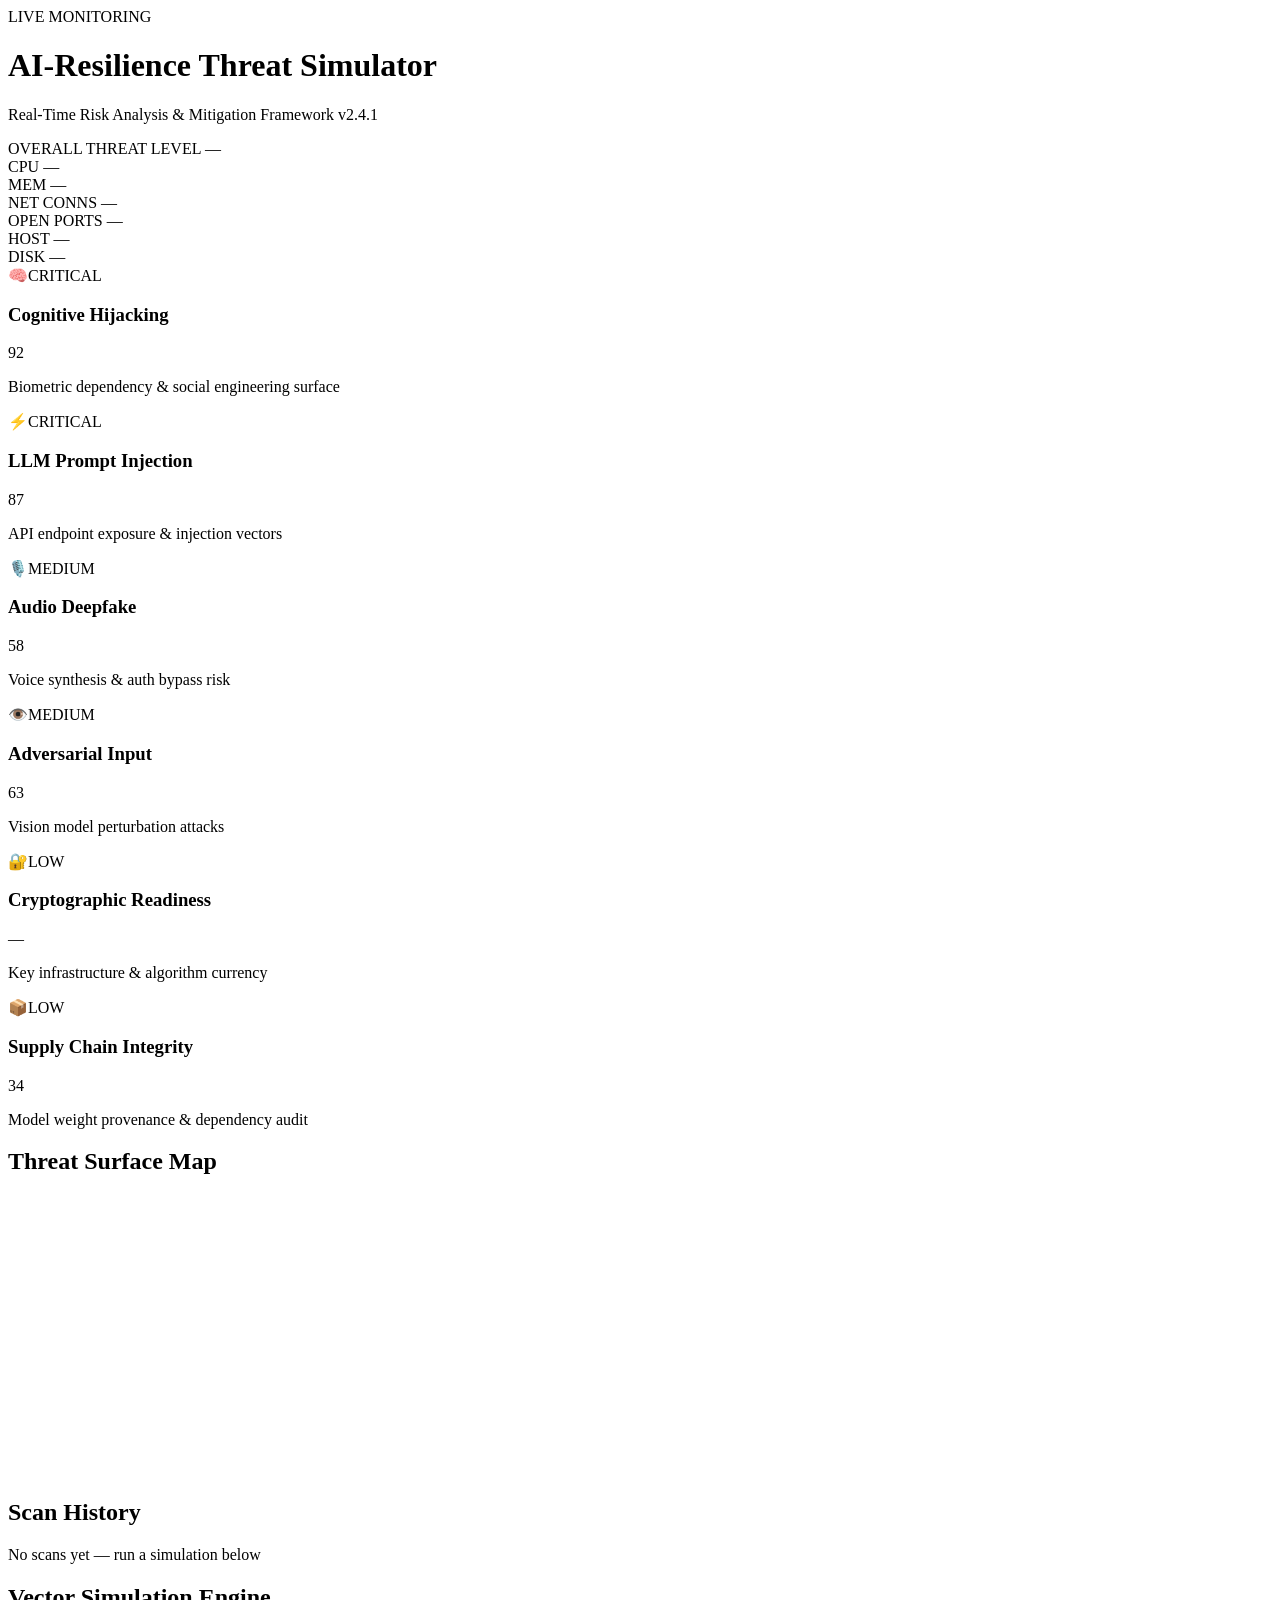
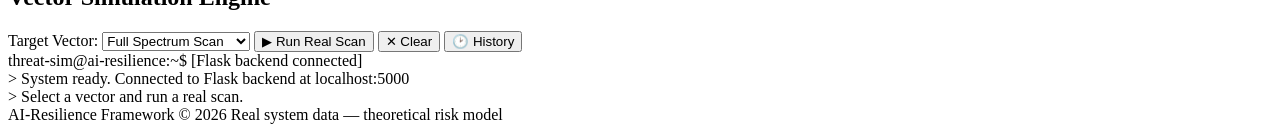
==== index.html @ e59d3e91 "Add files via upload" ====
<!DOCTYPE html>
<html lang="en">
<head>
    <meta charset="UTF-8">
    <meta name="viewport" content="width=device-width, initial-scale=1.0">
    <title>AI-Resilience Assessment Dashboard</title>
    <link rel="stylesheet" href="/static/style.css">
</head>
<body>
    <div class="scanline"></div>
    <div class="dashboard-container">
        <header>
            <div class="header-left">
                <div class="status-indicator">
                    <span class="pulse-dot"></span>
                    <span class="status-label">LIVE MONITORING</span>
                </div>
                <h1>AI-Resilience Threat Simulator</h1>
                <p class="subtitle">Real-Time Risk Analysis &amp; Mitigation Framework <span class="version">v2.4.1</span></p>
            </div>
            <div class="header-right">
                <div class="threat-level-box">
                    <span class="threat-label">OVERALL THREAT LEVEL</span>
                    <span class="threat-value" id="overallThreat">—</span>
                </div>
                <div class="timestamp" id="timestamp"></div>
            </div>
        </header>

        <!-- System Snapshot Bar -->
        <section class="snapshot-bar" id="snapshotBar">
            <div class="snap-item">
                <span class="snap-label">CPU</span>
                <span class="snap-value" id="snapCpu">—</span>
            </div>
            <div class="snap-item">
                <span class="snap-label">MEM</span>
                <span class="snap-value" id="snapMem">—</span>
            </div>
            <div class="snap-item">
                <span class="snap-label">NET CONNS</span>
                <span class="snap-value" id="snapNet">—</span>
            </div>
            <div class="snap-item">
                <span class="snap-label">OPEN PORTS</span>
                <span class="snap-value" id="snapPorts">—</span>
            </div>
            <div class="snap-item">
                <span class="snap-label">HOST</span>
                <span class="snap-value" id="snapHost">—</span>
            </div>
            <div class="snap-item">
                <span class="snap-label">DISK</span>
                <span class="snap-value" id="snapDisk">—</span>
            </div>
        </section>

        <section class="metrics-grid">
            <div class="card card-high" data-vector="cognitive">
                <div class="card-header"><span class="card-icon">🧠</span><span class="card-tag">CRITICAL</span></div>
                <h3>Cognitive Hijacking</h3>
                <div class="gauge-bar"><div class="gauge-fill gauge-fill-high" style="width:0%" data-target="92%"></div></div>
                <p class="value card-val-high">92</p>
                <p class="subtext">Biometric dependency &amp; social engineering surface</p>
            </div>
            <div class="card card-high" data-vector="llm">
                <div class="card-header"><span class="card-icon">⚡</span><span class="card-tag">CRITICAL</span></div>
                <h3>LLM Prompt Injection</h3>
                <div class="gauge-bar"><div class="gauge-fill gauge-fill-high" style="width:0%" data-target="87%"></div></div>
                <p class="value card-val-high" id="llmScore">87</p>
                <p class="subtext">API endpoint exposure &amp; injection vectors</p>
            </div>
            <div class="card card-med" data-vector="audio">
                <div class="card-header"><span class="card-icon">🎙️</span><span class="card-tag">MEDIUM</span></div>
                <h3>Audio Deepfake</h3>
                <div class="gauge-bar"><div class="gauge-fill gauge-fill-med" style="width:0%" data-target="58%"></div></div>
                <p class="value card-val-med">58</p>
                <p class="subtext">Voice synthesis &amp; auth bypass risk</p>
            </div>
            <div class="card card-med" data-vector="adversarial">
                <div class="card-header"><span class="card-icon">👁️</span><span class="card-tag">MEDIUM</span></div>
                <h3>Adversarial Input</h3>
                <div class="gauge-bar"><div class="gauge-fill gauge-fill-med" style="width:0%" data-target="63%"></div></div>
                <p class="value card-val-med">63</p>
                <p class="subtext">Vision model perturbation attacks</p>
            </div>
            <div class="card card-low" data-vector="crypto">
                <div class="card-header"><span class="card-icon">🔐</span><span class="card-tag" id="cryptoTag">LOW</span></div>
                <h3>Cryptographic Readiness</h3>
                <div class="gauge-bar"><div class="gauge-fill gauge-fill-low" style="width:0%" data-target="29%" id="cryptoGauge"></div></div>
                <p class="value card-val-low" id="cryptoScore">—</p>
                <p class="subtext">Key infrastructure &amp; algorithm currency</p>
            </div>
            <div class="card card-low" data-vector="supply">
                <div class="card-header"><span class="card-icon">📦</span><span class="card-tag">LOW</span></div>
                <h3>Supply Chain Integrity</h3>
                <div class="gauge-bar"><div class="gauge-fill gauge-fill-low" style="width:0%" data-target="34%"></div></div>
                <p class="value card-val-low">34</p>
                <p class="subtext">Model weight provenance &amp; dependency audit</p>
            </div>
        </section>

        <section class="middle-row">
            <div class="radar-section">
                <h2>Threat Surface Map</h2>
                <canvas id="radarChart" width="280" height="280"></canvas>
            </div>
            <div class="history-section">
                <h2>Scan History <span class="history-count" id="historyCount"></span></h2>
                <div class="history-list" id="historyList">
                    <div class="history-empty">No scans yet — run a simulation below</div>
                </div>
            </div>
        </section>

        <section class="simulation-control">
            <div class="sim-header">
                <h2>Vector Simulation Engine</h2>
                <div class="sim-controls">
                    <label class="vector-select-label">Target Vector:</label>
                    <select id="vectorSelect">
                        <option value="full">Full Spectrum Scan</option>
                        <option value="cognitive">Cognitive Hijacking</option>
                        <option value="llm">LLM Prompt Injection</option>
                        <option value="audio">Audio Deepfake</option>
                        <option value="adversarial">Adversarial Input</option>
                        <option value="crypto">Cryptographic Gaps</option>
                        <option value="supply">Supply Chain</option>
                    </select>
                    <button id="runSimBtn">▶ Run Real Scan</button>
                    <button id="clearBtn" class="btn-secondary">✕ Clear</button>
                    <button id="historyBtn" class="btn-secondary">🕑 History</button>
                </div>
            </div>
            <div class="terminal-wrapper">
                <div class="terminal-bar">
                    <span class="term-dot red"></span>
                    <span class="term-dot yellow"></span>
                    <span class="term-dot green"></span>
                    <span class="term-title">threat-sim@ai-resilience:~$ [Flask backend connected]</span>
                </div>
                <div id="statusOutput" class="terminal-body">
                    <div class="term-line dim">> System ready. Connected to Flask backend at localhost:5000</div>
                    <div class="term-line dim">> Select a vector and run a real scan.</div>
                </div>
            </div>
        </section>

        <footer>
            <span>AI-Resilience Framework © 2026</span>
            <span>Real system data — theoretical risk model</span>
            <span id="sessionId"></span>
        </footer>
    </div>
    <script src="/static/script.js"></script>
</body>
</html>
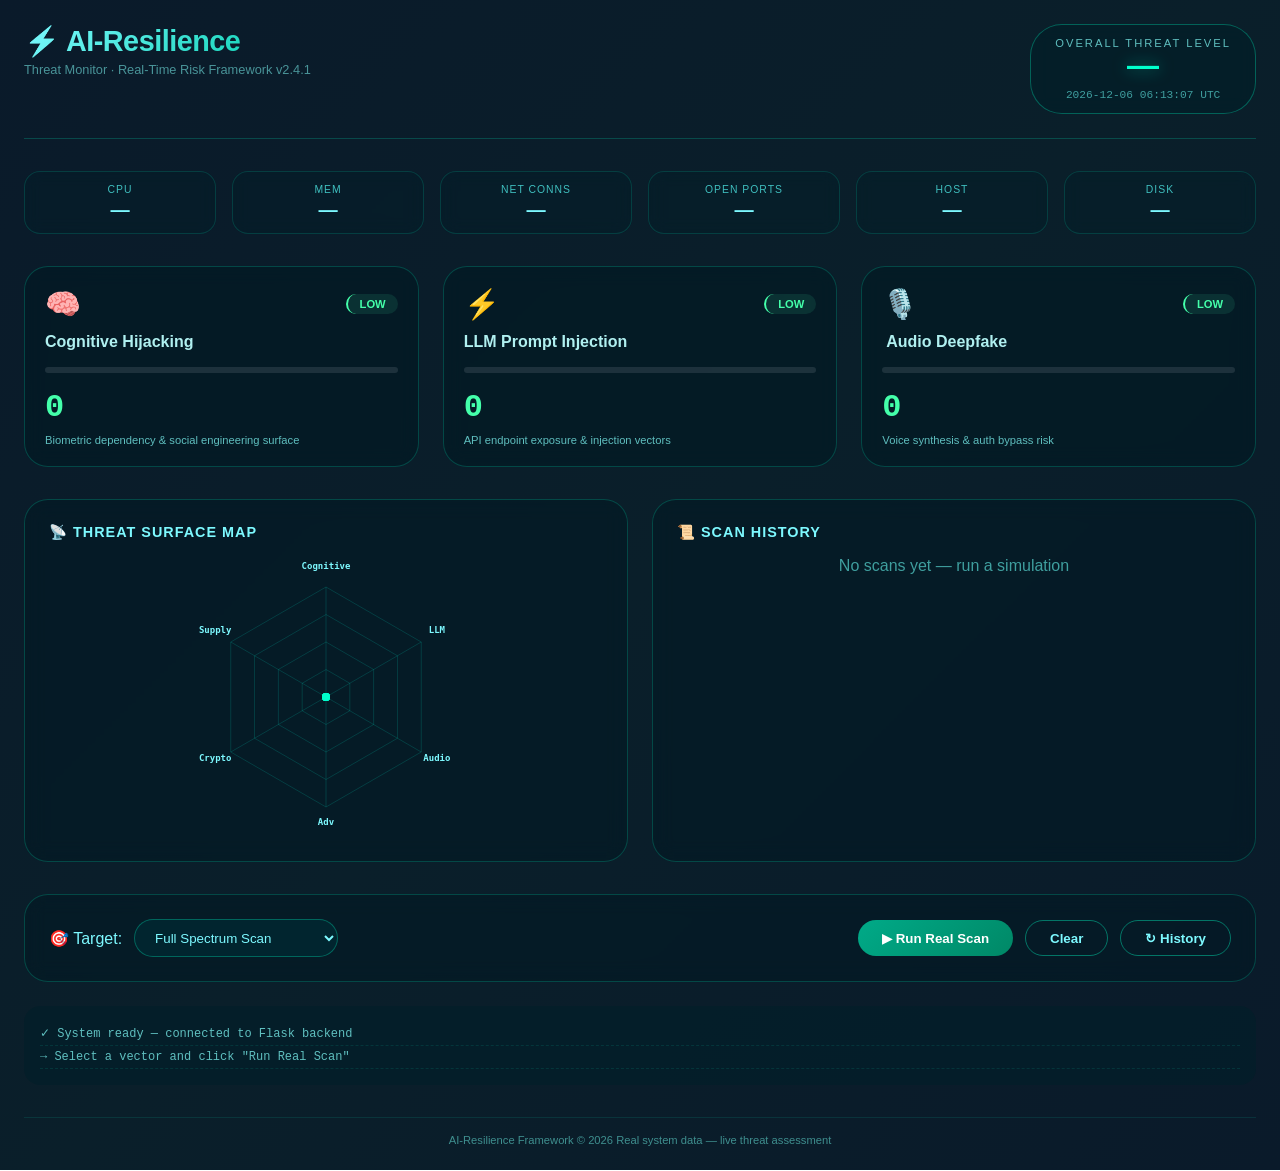
==== commit 214d3414: "Create index.html" ====
--- a/index.html
+++ b/index.html
@@ -1,157 +1,678 @@
 <!DOCTYPE html>
-<html lang="en">
+<html lang="nl">
 <head>
     <meta charset="UTF-8">
-    <meta name="viewport" content="width=device-width, initial-scale=1.0">
-    <title>AI-Resilience Assessment Dashboard</title>
-    <link rel="stylesheet" href="/static/style.css">
+    <meta name="viewport" content="width=device-width, initial-scale=1.0, viewport-fit=cover">
+    <title>AI-Resilience | Threat Monitor</title>
+    <style>
+        * {
+            margin: 0;
+            padding: 0;
+            box-sizing: border-box;
+        }
+
+        body {
+            background: linear-gradient(135deg, #0a1a2a 0%, #0a1f2a 50%, #0a1a2a 100%);
+            font-family: 'Inter', -apple-system, BlinkMacSystemFont, 'Segoe UI', sans-serif;
+            min-height: 100vh;
+            padding: 1.5rem;
+            color: #e0f0ff;
+        }
+
+        .container {
+            max-width: 1400px;
+            margin: 0 auto;
+        }
+
+        /* Header */
+        .header {
+            display: flex;
+            justify-content: space-between;
+            align-items: flex-start;
+            flex-wrap: wrap;
+            gap: 1.5rem;
+            margin-bottom: 2rem;
+            padding-bottom: 1.5rem;
+            border-bottom: 1px solid rgba(0, 255, 200, 0.2);
+        }
+
+        .logo h1 {
+            font-size: 1.8rem;
+            font-weight: 700;
+            background: linear-gradient(135deg, #7df9ff, #00ccaa);
+            background-clip: text;
+            -webkit-background-clip: text;
+            color: transparent;
+            letter-spacing: -0.5px;
+        }
+
+        .logo p {
+            font-size: 0.8rem;
+            color: rgba(100, 200, 200, 0.7);
+            margin-top: 0.25rem;
+        }
+
+        .threat-badge {
+            background: rgba(0, 30, 40, 0.6);
+            backdrop-filter: blur(10px);
+            padding: 0.75rem 1.5rem;
+            border-radius: 2rem;
+            border: 1px solid rgba(0, 255, 200, 0.3);
+            text-align: center;
+        }
+
+        .threat-label {
+            font-size: 0.7rem;
+            text-transform: uppercase;
+            letter-spacing: 2px;
+            color: #5fbfbf;
+        }
+
+        .threat-value {
+            font-size: 2rem;
+            font-weight: 800;
+            color: #00ffcc;
+            text-shadow: 0 0 15px rgba(0, 255, 200, 0.5);
+            line-height: 1;
+        }
+
+        .timestamp {
+            font-family: monospace;
+            font-size: 0.7rem;
+            color: #3f9f9f;
+            margin-top: 0.5rem;
+        }
+
+        /* System snapshot grid */
+        .snapshot-grid {
+            display: grid;
+            grid-template-columns: repeat(auto-fit, minmax(120px, 1fr));
+            gap: 1rem;
+            margin-bottom: 2rem;
+        }
+
+        .snap-card {
+            background: rgba(0, 30, 40, 0.4);
+            backdrop-filter: blur(8px);
+            border: 1px solid rgba(0, 255, 200, 0.15);
+            border-radius: 1rem;
+            padding: 0.75rem;
+            text-align: center;
+            transition: all 0.2s ease;
+        }
+
+        .snap-card:hover {
+            border-color: rgba(0, 255, 200, 0.4);
+            background: rgba(0, 40, 50, 0.5);
+        }
+
+        .snap-label {
+            font-size: 0.65rem;
+            text-transform: uppercase;
+            letter-spacing: 1px;
+            color: #3fbfbf;
+        }
+
+        .snap-value {
+            font-size: 1.2rem;
+            font-weight: 700;
+            color: #7df9ff;
+            margin-top: 0.25rem;
+        }
+
+        /* Metrics grid */
+        .metrics-grid {
+            display: grid;
+            grid-template-columns: repeat(auto-fit, minmax(300px, 1fr));
+            gap: 1.5rem;
+            margin-bottom: 2rem;
+        }
+
+        .metric-card {
+            background: rgba(0, 25, 35, 0.6);
+            backdrop-filter: blur(10px);
+            border: 1px solid rgba(0, 255, 200, 0.2);
+            border-radius: 1.5rem;
+            padding: 1.25rem;
+            transition: transform 0.2s ease, box-shadow 0.2s ease;
+        }
+
+        .metric-card:hover {
+            transform: translateY(-3px);
+            box-shadow: 0 10px 30px rgba(0, 200, 200, 0.1);
+            border-color: rgba(0, 255, 200, 0.4);
+        }
+
+        .card-header {
+            display: flex;
+            justify-content: space-between;
+            align-items: center;
+            margin-bottom: 0.75rem;
+        }
+
+        .card-icon {
+            font-size: 1.8rem;
+        }
+
+        .risk-level {
+            font-size: 0.7rem;
+            font-weight: 600;
+            padding: 0.25rem 0.75rem;
+            border-radius: 2rem;
+            background: rgba(0, 0, 0, 0.4);
+        }
+
+        .risk-level.critical { color: #ff6b6b; border-left: 2px solid #ff6b6b; background: rgba(255, 80, 80, 0.1); }
+        .risk-level.high { color: #ffaa44; border-left: 2px solid #ffaa44; background: rgba(255, 170, 68, 0.1); }
+        .risk-level.medium { color: #ffcc44; border-left: 2px solid #ffcc44; background: rgba(255, 200, 68, 0.1); }
+        .risk-level.low { color: #44ffaa; border-left: 2px solid #44ffaa; background: rgba(68, 255, 170, 0.1); }
+
+        .metric-card h3 {
+            font-size: 1rem;
+            font-weight: 600;
+            margin-bottom: 0.5rem;
+            color: #b0f0f0;
+        }
+
+        .gauge {
+            height: 6px;
+            background: rgba(255, 255, 255, 0.1);
+            border-radius: 3px;
+            margin: 1rem 0;
+            overflow: hidden;
+        }
+
+        .gauge-fill {
+            height: 100%;
+            width: 0%;
+            border-radius: 3px;
+            transition: width 1s cubic-bezier(0.4, 0, 0.2, 1);
+        }
+
+        .gauge-fill.critical { background: linear-gradient(90deg, #ff6b6b, #ffaaaa); }
+        .gauge-fill.high { background: linear-gradient(90deg, #ffaa44, #ffcc88); }
+        .gauge-fill.medium { background: linear-gradient(90deg, #ffcc44, #ffeeaa); }
+        .gauge-fill.low { background: linear-gradient(90deg, #44ffaa, #88ffcc); }
+
+        .risk-score {
+            font-size: 2rem;
+            font-weight: 800;
+            font-family: monospace;
+        }
+
+        .risk-score.critical { color: #ff6b6b; text-shadow: 0 0 10px rgba(255, 80, 80, 0.3); }
+        .risk-score.high { color: #ffaa44; }
+        .risk-score.medium { color: #ffcc44; }
+        .risk-score.low { color: #44ffaa; }
+
+        .subtext {
+            font-size: 0.7rem;
+            color: #5fbfbf;
+            margin-top: 0.5rem;
+        }
+
+        /* Radar + History row */
+        .middle-row {
+            display: grid;
+            grid-template-columns: 1fr 1fr;
+            gap: 1.5rem;
+            margin-bottom: 2rem;
+        }
+
+        @media (max-width: 768px) {
+            .middle-row { grid-template-columns: 1fr; }
+        }
+
+        .radar-container, .history-container {
+            background: rgba(0, 25, 35, 0.5);
+            backdrop-filter: blur(10px);
+            border: 1px solid rgba(0, 255, 200, 0.2);
+            border-radius: 1.5rem;
+            padding: 1.5rem;
+        }
+
+        .radar-container h3, .history-container h3 {
+            font-size: 0.9rem;
+            font-weight: 600;
+            margin-bottom: 1rem;
+            color: #7df9ff;
+            letter-spacing: 1px;
+        }
+
+        canvas {
+            width: 100%;
+            max-width: 280px;
+            margin: 0 auto;
+            display: block;
+        }
+
+        .history-list {
+            max-height: 280px;
+            overflow-y: auto;
+        }
+
+        .history-item {
+            display: flex;
+            justify-content: space-between;
+            align-items: center;
+            padding: 0.6rem 0;
+            border-bottom: 1px solid rgba(0, 255, 200, 0.1);
+            font-size: 0.8rem;
+        }
+
+        .history-vector {
+            font-weight: 600;
+            color: #7df9ff;
+        }
+
+        .history-score {
+            font-family: monospace;
+            font-weight: 700;
+        }
+
+        .history-score.critical { color: #ff6b6b; }
+        .history-score.high { color: #ffaa44; }
+        .history-score.medium { color: #ffcc44; }
+        .history-score.low { color: #44ffaa; }
+
+        .history-time {
+            font-size: 0.65rem;
+            color: #3f9f9f;
+        }
+
+        /* Controls */
+        .controls {
+            background: rgba(0, 25, 35, 0.5);
+            backdrop-filter: blur(10px);
+            border: 1px solid rgba(0, 255, 200, 0.2);
+            border-radius: 1.5rem;
+            padding: 1.5rem;
+            display: flex;
+            flex-wrap: wrap;
+            gap: 1rem;
+            align-items: center;
+            justify-content: space-between;
+        }
+
+        .select-group {
+            display: flex;
+            align-items: center;
+            gap: 0.75rem;
+            flex-wrap: wrap;
+        }
+
+        select {
+            background: rgba(0, 40, 50, 0.8);
+            border: 1px solid rgba(0, 255, 200, 0.3);
+            padding: 0.6rem 1rem;
+            border-radius: 2rem;
+            color: #7df9ff;
+            font-family: inherit;
+            cursor: pointer;
+            outline: none;
+        }
+
+        select:hover {
+            border-color: #00ffcc;
+        }
+
+        button {
+            background: linear-gradient(135deg, #00aa88, #008866);
+            border: none;
+            padding: 0.6rem 1.5rem;
+            border-radius: 2rem;
+            color: white;
+            font-weight: 600;
+            cursor: pointer;
+            transition: all 0.2s ease;
+            font-family: inherit;
+        }
+
+        button:hover {
+            transform: scale(1.02);
+            box-shadow: 0 5px 15px rgba(0, 200, 150, 0.3);
+        }
+
+        button.secondary {
+            background: transparent;
+            border: 1px solid rgba(0, 255, 200, 0.4);
+            color: #7df9ff;
+        }
+
+        button.secondary:hover {
+            background: rgba(0, 255, 200, 0.1);
+        }
+
+        .status {
+            background: rgba(0, 30, 40, 0.6);
+            border-radius: 1rem;
+            padding: 1rem;
+            margin-top: 1.5rem;
+            font-family: monospace;
+            font-size: 0.75rem;
+            color: #5fbfbf;
+            max-height: 200px;
+            overflow-y: auto;
+        }
+
+        .status-line {
+            padding: 0.25rem 0;
+            border-bottom: 1px dashed rgba(0, 255, 200, 0.1);
+        }
+
+        footer {
+            margin-top: 2rem;
+            text-align: center;
+            font-size: 0.7rem;
+            color: #3f8f8f;
+            padding-top: 1rem;
+            border-top: 1px solid rgba(0, 255, 200, 0.1);
+        }
+    </style>
 </head>
 <body>
-    <div class="scanline"></div>
-    <div class="dashboard-container">
-        <header>
-            <div class="header-left">
-                <div class="status-indicator">
-                    <span class="pulse-dot"></span>
-                    <span class="status-label">LIVE MONITORING</span>
+<div class="container">
+    <div class="header">
+        <div class="logo">
+            <h1>⚡ AI-Resilience</h1>
+            <p>Threat Monitor · Real-Time Risk Framework v2.4.1</p>
+        </div>
+        <div class="threat-badge">
+            <div class="threat-label">OVERALL THREAT LEVEL</div>
+            <div class="threat-value" id="overallThreat">—</div>
+            <div class="timestamp" id="timestamp"></div>
+        </div>
+    </div>
+
+    <div class="snapshot-grid">
+        <div class="snap-card"><div class="snap-label">CPU</div><div class="snap-value" id="snapCpu">—</div></div>
+        <div class="snap-card"><div class="snap-label">MEM</div><div class="snap-value" id="snapMem">—</div></div>
+        <div class="snap-card"><div class="snap-label">NET CONNS</div><div class="snap-value" id="snapNet">—</div></div>
+        <div class="snap-card"><div class="snap-label">OPEN PORTS</div><div class="snap-value" id="snapPorts">—</div></div>
+        <div class="snap-card"><div class="snap-label">HOST</div><div class="snap-value" id="snapHost">—</div></div>
+        <div class="snap-card"><div class="snap-label">DISK</div><div class="snap-value" id="snapDisk">—</div></div>
+    </div>
+
+    <div class="metrics-grid" id="metricsGrid"></div>
+
+    <div class="middle-row">
+        <div class="radar-container">
+            <h3>📡 THREAT SURFACE MAP</h3>
+            <canvas id="radarCanvas" width="280" height="280"></canvas>
+        </div>
+        <div class="history-container">
+            <h3>📜 SCAN HISTORY</h3>
+            <div id="historyList" class="history-list">
+                <div style="color: #3f9f9f; text-align: center;">No scans yet — run a simulation</div>
+            </div>
+        </div>
+    </div>
+
+    <div class="controls">
+        <div class="select-group">
+            <span style="color:#7df9ff;">🎯 Target:</span>
+            <select id="vectorSelect">
+                <option value="full">Full Spectrum Scan</option>
+                <option value="cognitive">Cognitive Hijacking</option>
+                <option value="llm">LLM Prompt Injection</option>
+                <option value="audio">Audio Deepfake</option>
+                <option value="adversarial">Adversarial Input</option>
+                <option value="crypto">Cryptographic Readiness</option>
+                <option value="supply">Supply Chain Integrity</option>
+            </select>
+        </div>
+        <div style="display: flex; gap: 0.75rem;">
+            <button id="runBtn">▶ Run Real Scan</button>
+            <button id="clearBtn" class="secondary">Clear</button>
+            <button id="refreshHistoryBtn" class="secondary">↻ History</button>
+        </div>
+    </div>
+
+    <div class="status" id="statusOutput">
+        <div class="status-line">✓ System ready — connected to Flask backend</div>
+        <div class="status-line">→ Select a vector and click "Run Real Scan"</div>
+    </div>
+
+    <footer>
+        <span>AI-Resilience Framework © 2026</span>
+        <span>Real system data — live threat assessment</span>
+    </footer>
+</div>
+
+<script>
+    let riskScores = {
+        cognitive: 0,
+        llm: 0,
+        audio: 0,
+        adversarial: 0,
+        crypto: 0,
+        supply: 0
+    };
+
+    function updateTimestamp() {
+        document.getElementById('timestamp').innerText = new Date().toISOString().replace('T', ' ').slice(0, 19) + ' UTC';
+    }
+    setInterval(updateTimestamp, 1000);
+    updateTimestamp();
+
+    async function fetchSnapshot() {
+        try {
+            const res = await fetch('/api/snapshot');
+            if (!res.ok) throw new Error('API not ready');
+            const data = await res.json();
+            const s = data.snapshot;
+            document.getElementById('snapCpu').innerText = (s.cpu_pct || 0) + '%';
+            document.getElementById('snapMem').innerText = (s.mem_pct || 0) + '%';
+            document.getElementById('snapNet').innerText = s.net_connections || 0;
+            document.getElementById('snapPorts').innerText = s.open_ports ? s.open_ports.length : 0;
+            document.getElementById('snapHost').innerText = s.hostname || 'localhost';
+            document.getElementById('snapDisk').innerText = (s.disk_pct || 0) + '%';
+        } catch(e) {
+            console.warn('Snapshot API not available');
+        }
+    }
+
+    async function fetchHistory() {
+        try {
+            const res = await fetch('/api/history?limit=10');
+            if (!res.ok) return;
+            const data = await res.json();
+            const history = data.history || [];
+            const container = document.getElementById('historyList');
+            if (!history.length) {
+                container.innerHTML = '<div style="color: #3f9f9f; text-align: center;">No scans yet — run a simulation</div>';
+                return;
+            }
+            container.innerHTML = history.map(h => `
+                <div class="history-item">
+                    <span class="history-vector">${h.vector || 'unknown'}</span>
+                    <span class="history-score ${(h.risk_level || 'low').toLowerCase()}">${h.risk_score || 0}</span>
+                    <span class="history-time">${(h.timestamp || '').slice(0, 16)}</span>
                 </div>
-                <h1>AI-Resilience Threat Simulator</h1>
-                <p class="subtitle">Real-Time Risk Analysis &amp; Mitigation Framework <span class="version">v2.4.1</span></p>
+            `).join('');
+        } catch(e) {}
+    }
+
+    async function runScan() {
+        const vector = document.getElementById('vectorSelect').value;
+        const statusDiv = document.getElementById('statusOutput');
+        statusDiv.innerHTML = `<div class="status-line">⏳ Scanning ${vector} ...</div>`;
+        
+        try {
+            const res = await fetch('/api/scan', {
+                method: 'POST',
+                headers: { 'Content-Type': 'application/json' },
+                body: JSON.stringify({ vector: vector })
+            });
+            if (!res.ok) throw new Error('Scan failed');
+            const data = await res.json();
+            const result = data.result;
+            
+            statusDiv.innerHTML = `<div class="status-line">✅ Scan complete: ${vector}</div>
+                                   <div class="status-line">📊 Risk score: ${result.risk_score} (${result.risk_level})</div>
+                                   <div class="status-line">🔍 Details: ${result.details ? JSON.stringify(result.details).substring(0, 100) + '...' : 'N/A'}</div>`;
+            
+            if (result.metrics) {
+                if (result.metrics.cognitive) riskScores.cognitive = result.metrics.cognitive;
+                if (result.metrics.llm) riskScores.llm = result.metrics.llm;
+                if (result.metrics.audio) riskScores.audio = result.metrics.audio;
+                if (result.metrics.adversarial) riskScores.adversarial = result.metrics.adversarial;
+                if (result.metrics.crypto) riskScores.crypto = result.metrics.crypto;
+                if (result.metrics.supply) riskScores.supply = result.metrics.supply;
+            } else {
+                switch(result.vector) {
+                    case 'cognitive': riskScores.cognitive = result.risk_score; break;
+                    case 'llm': riskScores.llm = result.risk_score; break;
+                    case 'audio': riskScores.audio = result.risk_score; break;
+                    case 'adversarial': riskScores.adversarial = result.risk_score; break;
+                    case 'crypto': riskScores.crypto = result.risk_score; break;
+                    case 'supply': riskScores.supply = result.risk_score; break;
+                    case 'full':
+                        if (result.risk_score) {
+                            riskScores.cognitive = riskScores.llm = riskScores.audio = result.risk_score;
+                        }
+                        break;
+                }
+            }
+            
+            updateMetricsUI();
+            drawRadar();
+            fetchHistory();
+            
+            const maxRisk = Math.max(...Object.values(riskScores));
+            const overallEl = document.getElementById('overallThreat');
+            if (maxRisk >= 80) overallEl.innerText = 'CRITICAL';
+            else if (maxRisk >= 60) overallEl.innerText = 'HIGH';
+            else if (maxRisk >= 40) overallEl.innerText = 'MEDIUM';
+            else overallEl.innerText = 'LOW';
+            
+        } catch(e) {
+            statusDiv.innerHTML = `<div class="status-line">❌ Error: ${e.message}</div>
+                                  <div class="status-line">💡 Make sure Flask server is running: python app.py</div>`;
+        }
+    }
+    
+    function updateMetricsUI() {
+        const metrics = [
+            { id: 'cognitive', name: '🧠 Cognitive Hijacking', score: riskScores.cognitive || 0, level: (riskScores.cognitive || 0) >= 80 ? 'critical' : (riskScores.cognitive || 0) >= 60 ? 'high' : (riskScores.cognitive || 0) >= 40 ? 'medium' : 'low', desc: 'Biometric dependency & social engineering surface' },
+            { id: 'llm', name: '⚡ LLM Prompt Injection', score: riskScores.llm || 0, level: (riskScores.llm || 0) >= 80 ? 'critical' : (riskScores.llm || 0) >= 60 ? 'high' : (riskScores.llm || 0) >= 40 ? 'medium' : 'low', desc: 'API endpoint exposure & injection vectors' },
+            { id: 'audio', name: '🎙️ Audio Deepfake', score: riskScores.audio || 0, level: (riskScores.audio || 0) >= 80 ? 'critical' : (riskScores.audio || 0) >= 60 ? 'high' : (riskScores.audio || 0) >= 40 ? 'medium' : 'low', desc: 'Voice synthesis & auth bypass risk' }
+        ];
+        
+        const container = document.getElementById('metricsGrid');
+        container.innerHTML = metrics.map(m => `
+            <div class="metric-card">
+                <div class="card-header">
+                    <span class="card-icon">${m.name.split(' ')[0]}</span>
+                    <span class="risk-level ${m.level}">${m.level.toUpperCase()}</span>
+                </div>
+                <h3>${m.name.substring(2)}</h3>
+                <div class="gauge"><div class="gauge-fill ${m.level}" style="width: ${m.score}%"></div></div>
+                <div class="risk-score ${m.level}">${m.score}</div>
+                <div class="subtext">${m.desc}</div>
             </div>
-            <div class="header-right">
-                <div class="threat-level-box">
-                    <span class="threat-label">OVERALL THREAT LEVEL</span>
-                    <span class="threat-value" id="overallThreat">—</span>
-                </div>
-                <div class="timestamp" id="timestamp"></div>
-            </div>
-        </header>
-
-        <!-- System Snapshot Bar -->
-        <section class="snapshot-bar" id="snapshotBar">
-            <div class="snap-item">
-                <span class="snap-label">CPU</span>
-                <span class="snap-value" id="snapCpu">—</span>
-            </div>
-            <div class="snap-item">
-                <span class="snap-label">MEM</span>
-                <span class="snap-value" id="snapMem">—</span>
-            </div>
-            <div class="snap-item">
-                <span class="snap-label">NET CONNS</span>
-                <span class="snap-value" id="snapNet">—</span>
-            </div>
-            <div class="snap-item">
-                <span class="snap-label">OPEN PORTS</span>
-                <span class="snap-value" id="snapPorts">—</span>
-            </div>
-            <div class="snap-item">
-                <span class="snap-label">HOST</span>
-                <span class="snap-value" id="snapHost">—</span>
-            </div>
-            <div class="snap-item">
-                <span class="snap-label">DISK</span>
-                <span class="snap-value" id="snapDisk">—</span>
-            </div>
-        </section>
-
-        <section class="metrics-grid">
-            <div class="card card-high" data-vector="cognitive">
-                <div class="card-header"><span class="card-icon">🧠</span><span class="card-tag">CRITICAL</span></div>
-                <h3>Cognitive Hijacking</h3>
-                <div class="gauge-bar"><div class="gauge-fill gauge-fill-high" style="width:0%" data-target="92%"></div></div>
-                <p class="value card-val-high">92</p>
-                <p class="subtext">Biometric dependency &amp; social engineering surface</p>
-            </div>
-            <div class="card card-high" data-vector="llm">
-                <div class="card-header"><span class="card-icon">⚡</span><span class="card-tag">CRITICAL</span></div>
-                <h3>LLM Prompt Injection</h3>
-                <div class="gauge-bar"><div class="gauge-fill gauge-fill-high" style="width:0%" data-target="87%"></div></div>
-                <p class="value card-val-high" id="llmScore">87</p>
-                <p class="subtext">API endpoint exposure &amp; injection vectors</p>
-            </div>
-            <div class="card card-med" data-vector="audio">
-                <div class="card-header"><span class="card-icon">🎙️</span><span class="card-tag">MEDIUM</span></div>
-                <h3>Audio Deepfake</h3>
-                <div class="gauge-bar"><div class="gauge-fill gauge-fill-med" style="width:0%" data-target="58%"></div></div>
-                <p class="value card-val-med">58</p>
-                <p class="subtext">Voice synthesis &amp; auth bypass risk</p>
-            </div>
-            <div class="card card-med" data-vector="adversarial">
-                <div class="card-header"><span class="card-icon">👁️</span><span class="card-tag">MEDIUM</span></div>
-                <h3>Adversarial Input</h3>
-                <div class="gauge-bar"><div class="gauge-fill gauge-fill-med" style="width:0%" data-target="63%"></div></div>
-                <p class="value card-val-med">63</p>
-                <p class="subtext">Vision model perturbation attacks</p>
-            </div>
-            <div class="card card-low" data-vector="crypto">
-                <div class="card-header"><span class="card-icon">🔐</span><span class="card-tag" id="cryptoTag">LOW</span></div>
-                <h3>Cryptographic Readiness</h3>
-                <div class="gauge-bar"><div class="gauge-fill gauge-fill-low" style="width:0%" data-target="29%" id="cryptoGauge"></div></div>
-                <p class="value card-val-low" id="cryptoScore">—</p>
-                <p class="subtext">Key infrastructure &amp; algorithm currency</p>
-            </div>
-            <div class="card card-low" data-vector="supply">
-                <div class="card-header"><span class="card-icon">📦</span><span class="card-tag">LOW</span></div>
-                <h3>Supply Chain Integrity</h3>
-                <div class="gauge-bar"><div class="gauge-fill gauge-fill-low" style="width:0%" data-target="34%"></div></div>
-                <p class="value card-val-low">34</p>
-                <p class="subtext">Model weight provenance &amp; dependency audit</p>
-            </div>
-        </section>
-
-        <section class="middle-row">
-            <div class="radar-section">
-                <h2>Threat Surface Map</h2>
-                <canvas id="radarChart" width="280" height="280"></canvas>
-            </div>
-            <div class="history-section">
-                <h2>Scan History <span class="history-count" id="historyCount"></span></h2>
-                <div class="history-list" id="historyList">
-                    <div class="history-empty">No scans yet — run a simulation below</div>
-                </div>
-            </div>
-        </section>
-
-        <section class="simulation-control">
-            <div class="sim-header">
-                <h2>Vector Simulation Engine</h2>
-                <div class="sim-controls">
-                    <label class="vector-select-label">Target Vector:</label>
-                    <select id="vectorSelect">
-                        <option value="full">Full Spectrum Scan</option>
-                        <option value="cognitive">Cognitive Hijacking</option>
-                        <option value="llm">LLM Prompt Injection</option>
-                        <option value="audio">Audio Deepfake</option>
-                        <option value="adversarial">Adversarial Input</option>
-                        <option value="crypto">Cryptographic Gaps</option>
-                        <option value="supply">Supply Chain</option>
-                    </select>
-                    <button id="runSimBtn">▶ Run Real Scan</button>
-                    <button id="clearBtn" class="btn-secondary">✕ Clear</button>
-                    <button id="historyBtn" class="btn-secondary">🕑 History</button>
-                </div>
-            </div>
-            <div class="terminal-wrapper">
-                <div class="terminal-bar">
-                    <span class="term-dot red"></span>
-                    <span class="term-dot yellow"></span>
-                    <span class="term-dot green"></span>
-                    <span class="term-title">threat-sim@ai-resilience:~$ [Flask backend connected]</span>
-                </div>
-                <div id="statusOutput" class="terminal-body">
-                    <div class="term-line dim">> System ready. Connected to Flask backend at localhost:5000</div>
-                    <div class="term-line dim">> Select a vector and run a real scan.</div>
-                </div>
-            </div>
-        </section>
-
-        <footer>
-            <span>AI-Resilience Framework © 2026</span>
-            <span>Real system data — theoretical risk model</span>
-            <span id="sessionId"></span>
-        </footer>
-    </div>
-    <script src="/static/script.js"></script>
+        `).join('');
+    }
+    
+    function drawRadar() {
+        const canvas = document.getElementById('radarCanvas');
+        if (!canvas) return;
+        const ctx = canvas.getContext('2d');
+        const size = 280;
+        canvas.width = size;
+        canvas.height = size;
+        const cx = size/2, cy = size/2, r = 110;
+        
+        const labels = ['Cognitive', 'LLM', 'Audio', 'Adv', 'Crypto', 'Supply'];
+        const scores = [
+            riskScores.cognitive || 0, 
+            riskScores.llm || 0, 
+            riskScores.audio || 0,
+            riskScores.adversarial || 0,
+            riskScores.crypto || 0,
+            riskScores.supply || 0
+        ];
+        const n = 6;
+        
+        ctx.clearRect(0, 0, size, size);
+        
+        for (let ring = 1; ring <= 4; ring++) {
+            const rr = (ring / 4) * r;
+            ctx.beginPath();
+            for (let i = 0; i < n; i++) {
+                const angle = (Math.PI * 2 * i / n) - Math.PI/2;
+                const x = cx + rr * Math.cos(angle);
+                const y = cy + rr * Math.sin(angle);
+                if (i === 0) ctx.moveTo(x, y);
+                else ctx.lineTo(x, y);
+            }
+            ctx.closePath();
+            ctx.strokeStyle = 'rgba(0, 200, 180, 0.2)';
+            ctx.stroke();
+        }
+        
+        for (let i = 0; i < n; i++) {
+            const angle = (Math.PI * 2 * i / n) - Math.PI/2;
+            ctx.beginPath();
+            ctx.moveTo(cx, cy);
+            ctx.lineTo(cx + r * Math.cos(angle), cy + r * Math.sin(angle));
+            ctx.strokeStyle = 'rgba(0, 200, 180, 0.2)';
+            ctx.stroke();
+        }
+        
+        ctx.beginPath();
+        for (let i = 0; i < n; i++) {
+            const angle = (Math.PI * 2 * i / n) - Math.PI/2;
+            const val = Math.min(100, Math.max(0, scores[i]));
+            const rr = (val / 100) * r;
+            const x = cx + rr * Math.cos(angle);
+            const y = cy + rr * Math.sin(angle);
+            if (i === 0) ctx.moveTo(x, y);
+            else ctx.lineTo(x, y);
+        }
+        ctx.closePath();
+        ctx.fillStyle = 'rgba(0, 200, 180, 0.2)';
+        ctx.fill();
+        ctx.strokeStyle = '#00ffcc';
+        ctx.lineWidth = 2;
+        ctx.stroke();
+        
+        for (let i = 0; i < n; i++) {
+            const angle = (Math.PI * 2 * i / n) - Math.PI/2;
+            const val = Math.min(100, Math.max(0, scores[i]));
+            const rr = (val / 100) * r;
+            const x = cx + rr * Math.cos(angle);
+            const y = cy + rr * Math.sin(angle);
+            ctx.beginPath();
+            ctx.arc(x, y, 4, 0, 2*Math.PI);
+            ctx.fillStyle = '#00ffcc';
+            ctx.fill();
+        }
+        
+        ctx.font = 'bold 9px monospace';
+        ctx.fillStyle = '#7df9ff';
+        ctx.textAlign = 'center';
+        for (let i = 0; i < n; i++) {
+            const angle = (Math.PI * 2 * i / n) - Math.PI/2;
+            const lr = r + 18;
+            const x = cx + lr * Math.cos(angle);
+            const y = cy + lr * Math.sin(angle);
+            ctx.fillText(labels[i], x, y);
+        }
+    }
+    
+    document.getElementById('clearBtn').addEventListener('click', () => {
+        document.getElementById('statusOutput').innerHTML = '<div class="status-line">✓ Terminal cleared — ready for next scan</div>';
+    });
+    
+    document.getElementById('refreshHistoryBtn').addEventListener('click', fetchHistory);
+    document.getElementById('runBtn').addEventListener('click', runScan);
+    
+    fetchSnapshot();
+    fetchHistory();
+    updateMetricsUI();
+    drawRadar();
+    setInterval(fetchSnapshot, 5000);
+</script>
 </body>
 </html>
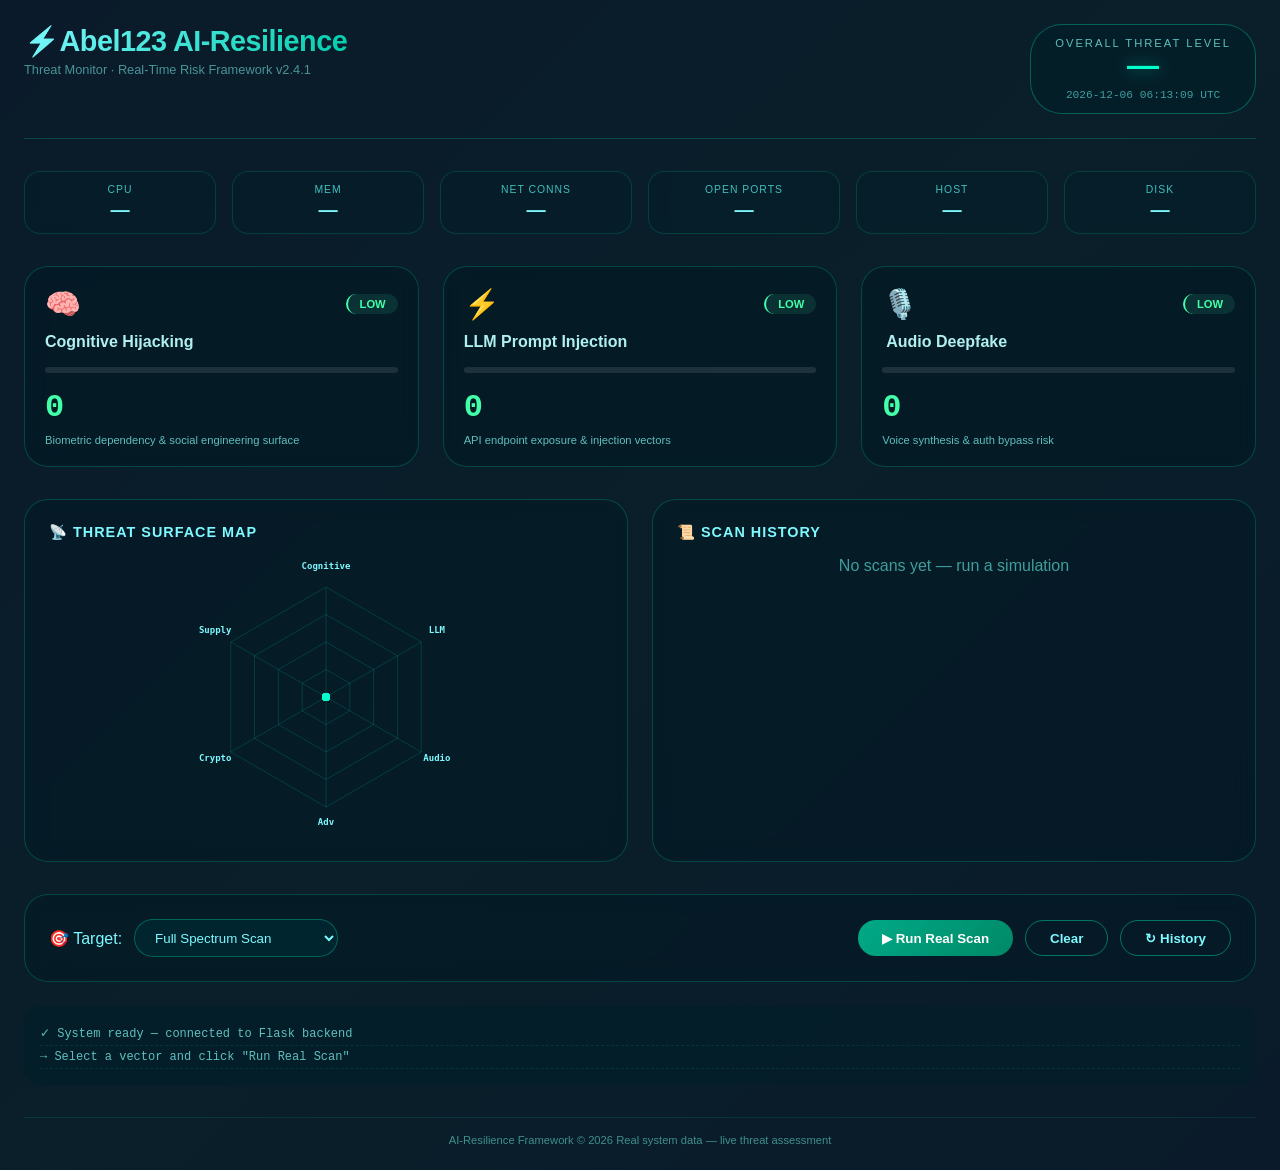
==== commit 49c6ad09: "Update index.html" ====
--- a/index.html
+++ b/index.html
@@ -374,7 +374,7 @@
 <div class="container">
     <div class="header">
         <div class="logo">
-            <h1>⚡ AI-Resilience</h1>
+            <h1>⚡Abel123 AI-Resilience</h1>
             <p>Threat Monitor · Real-Time Risk Framework v2.4.1</p>
         </div>
         <div class="threat-badge">
